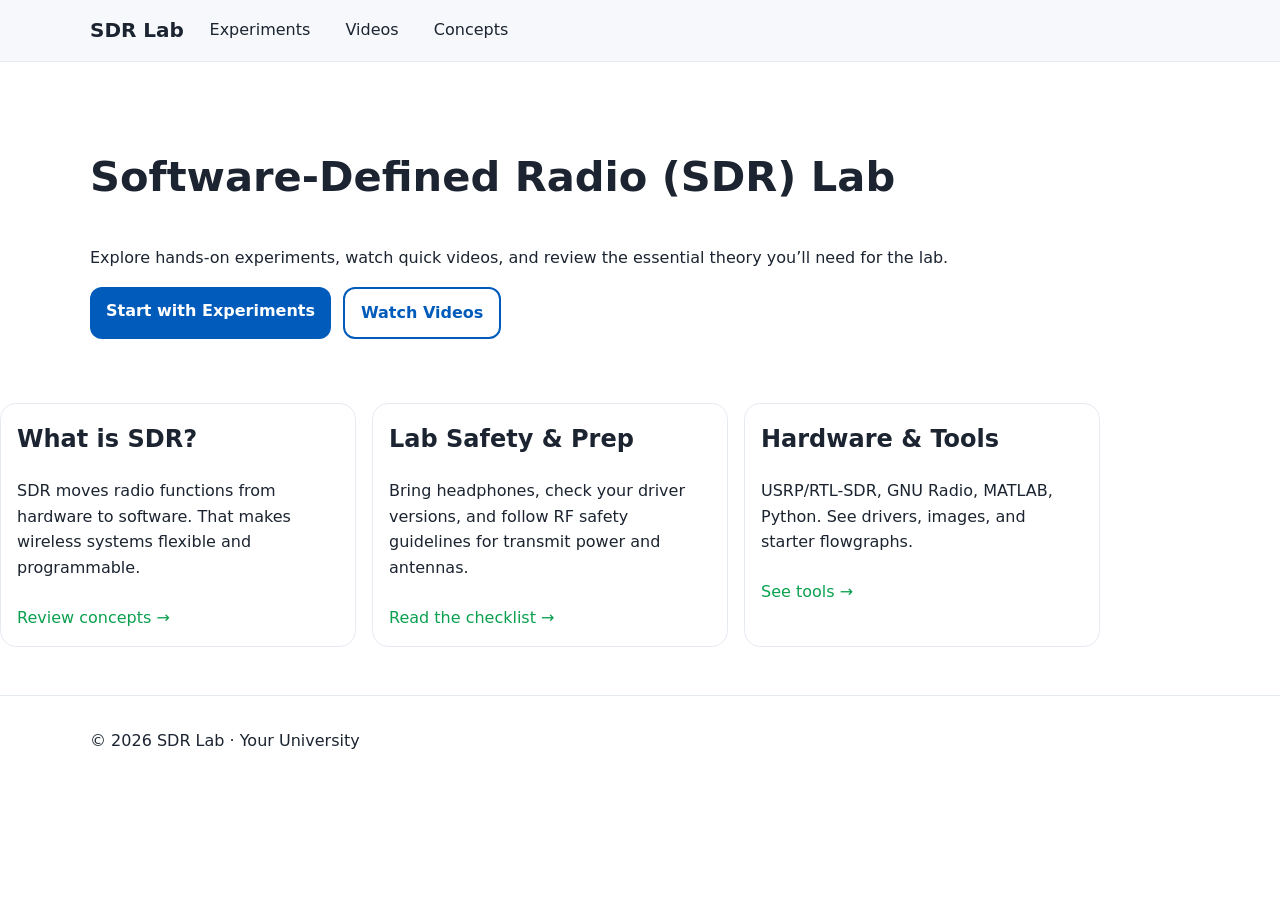
==== index.html @ 7d1f4d6a "Add files via upload" ====
<!doctype html>
<html lang="en">
<head>
  <meta charset="utf-8" />
  <meta name="viewport" content="width=device-width,initial-scale=1" />
  <title>SDR Lab @ Your University</title>
  <meta name="description" content="Student-friendly SDR Lab portal: experiments, videos, and core concepts." />
  <link rel="stylesheet" href="assets/css/styles.css" />
  <link rel="icon" href="assets/img/favicon.svg" />
</head>
<body>
  <a class="skip-link" href="#main">Skip to content</a>

  <header class="site-header">
    <div class="container">
      <a class="brand" href="index.html">SDR Lab</a>
      <nav aria-label="Main">
        <button class="nav-toggle" aria-expanded="false" aria-controls="nav">Menu</button>
        <ul id="nav" class="nav">
          <li><a href="experiments.html">Experiments</a></li>
          <li><a href="videos.html">Videos</a></li>
          <li><a href="concepts.html">Concepts</a></li>
        </ul>
      </nav>
    </div>
  </header>

  <main id="main">
    <section class="hero container">
      <h1>Software-Defined Radio (SDR) Lab</h1>
      <p>Explore hands-on experiments, watch quick videos, and review the essential theory you’ll need for the lab.</p>
      <div class="cta-row">
        <a class="btn" href="experiments.html">Start with Experiments</a>
        <a class="btn btn-outline" href="videos.html">Watch Videos</a>
      </div>
    </section>

    <section class="container grid-3">
      <article class="card">
        <h2>What is SDR?</h2>
        <p>SDR moves radio functions from hardware to software. That makes wireless systems flexible and programmable.</p>
        <a class="card-link" href="concepts.html">Review concepts →</a>
      </article>
      <article class="card">
        <h2>Lab Safety & Prep</h2>
        <p>Bring headphones, check your driver versions, and follow RF safety guidelines for transmit power and antennas.</p>
        <a class="card-link" href="concepts.html#lab-prep">Read the checklist →</a>
      </article>
      <article class="card">
        <h2>Hardware & Tools</h2>
        <p>USRP/RTL-SDR, GNU Radio, MATLAB, Python. See drivers, images, and starter flowgraphs.</p>
        <a class="card-link" href="concepts.html#tooling">See tools →</a>
      </article>
    </section>
  </main>

  <footer class="site-footer">
    <div class="container">
      <p>© <span id="year"></span> SDR Lab · Your University</p>
    </div>
  </footer>

  <script src="assets/js/app.js" defer></script>
</body>
</html>
---- assets/css/styles.css ----
:root{
  --bg: #0b0c0f;
  --bg-elev: #12141a;
  --text: #e9eef5;
  --muted: #9fb0c3;
  --brand: #5dd0ff;
  --accent: #7effa2;
  --card: #151922;
  --border: #263042;
  --focus: #ffd166;
}

@media (prefers-color-scheme: light){
  :root{
    --bg:#ffffff; --bg-elev:#f7f8fb; --text:#1b2430; --muted:#5b6b7c;
    --brand:#005bbb; --accent:#0aa04f; --card:#ffffff; --border:#e6ebf2; --focus:#111111;
  }
}

*{box-sizing:border-box}
html,body{margin:0;padding:0}
body{
  font-family: ui-sans-serif, system-ui, -apple-system, Segoe UI, Roboto, Arial, sans-serif;
  background: var(--bg); color: var(--text); line-height:1.6;
}

.container{width:min(1100px, 92%); margin-inline:auto}
.skip-link{
  position:absolute; left:-9999px; top:auto; width:1px; height:1px; overflow:hidden;
}
.skip-link:focus{left:1rem; top:1rem; width:auto; height:auto; background:#fff; color:#000; padding:.5rem 1rem; border-radius:.5rem}

.site-header{background:var(--bg-elev); border-bottom:1px solid var(--border)}
.brand{font-weight:800; font-size:1.25rem; color:var(--text); text-decoration:none}
.site-header .container{display:flex; align-items:center; gap:1rem; padding: .9rem 0}
.nav{list-style:none; margin:0; padding:0; display:flex; gap:1rem}
.nav a{color:var(--text); text-decoration:none; padding:.4rem .6rem; border-radius:.5rem}
.nav a.active, .nav a:focus, .nav a:hover{background:var(--card); border:1px solid var(--border)}

.nav-toggle{display:none}
@media (max-width: 720px){
  .nav-toggle{display:block; background:var(--card); border:1px solid var(--border); color:var(--text); padding:.4rem .6rem; border-radius:.5rem}
  .nav{display:none; flex-direction:column; padding:.75rem; background:var(--bg-elev); border:1px solid var(--border); border-radius:.75rem}
  .nav[data-open="true"]{display:flex}
}

.hero{padding:3rem 0 2rem}
.hero h1{font-size:clamp(1.8rem, 3.5vw, 2.6rem)}
.cta-row{display:flex; gap:.75rem; margin-top:1rem}
.btn{display:inline-block; background:var(--brand); color:white; padding:.7rem 1rem; border-radius:.75rem; text-decoration:none; font-weight:600}
.btn-outline{background:transparent; border:2px solid var(--brand); color:var(--brand)}

.page-header{padding:1.5rem 0 .5rem}
.filters{display:flex; gap:.6rem; flex-wrap:wrap; align-items:center}
.filters input, .filters select{
  background:var(--card); color:var(--text); border:1px solid var(--border); border-radius:.6rem; padding:.55rem .7rem;
}

.grid-3{display:grid; grid-template-columns: repeat(3, 1fr); gap:1rem; margin:2rem 0}
@media (max-width:900px){.grid-3{grid-template-columns:1fr 1fr}}
@media (max-width:600px){.grid-3{grid-template-columns:1fr}}

.card{background:var(--card); border:1px solid var(--border); border-radius:1rem; padding:1rem}
.card h2{margin-top:0}
.card-link{display:inline-block; margin-top:.5rem; color:var(--accent); text-decoration:none}
.card-link:hover, .card-link:focus{text-decoration:underline}

.card-grid{display:grid; grid-template-columns:repeat(3,1fr); gap:1rem; margin:1rem 0 3rem}
@media (max-width:900px){.card-grid{grid-template-columns:repeat(2,1fr)}}
@media (max-width:600px){.card-grid{grid-template-columns:1fr}}

.card .tags{display:flex; gap:.4rem; flex-wrap:wrap; margin:.5rem 0}
.tag{font-size:.75rem; padding:.2rem .5rem; background:var(--bg-elev); border:1px solid var(--border); border-radius:.5rem}

.video-grid{display:grid; grid-template-columns:repeat(2,1fr); gap:1rem; margin:1rem 0 3rem}
@media (max-width:700px){.video-grid{grid-template-columns:1fr}}
.video-card{background:var(--card); border:1px solid var(--border); border-radius:1rem; overflow:hidden}
.video-card iframe{width:100%; aspect-ratio:16/9; border:0}
.video-card .body{padding:.75rem 1rem}

.card-accordion .concept{background:var(--card); border:1px solid var(--border); border-radius:1rem; margin:.6rem 0; overflow:hidden}
.card-accordion details{padding:1rem}
.card-accordion summary{cursor:pointer; font-weight:700}
.card-accordion .meta{color:var(--muted); font-size:.9rem; margin:.25rem 0}

.callout{background:var(--bg-elev); border-left:4px solid var(--brand); padding:1rem; border-radius:.5rem; margin:1.5rem 0}

.site-footer{border-top:1px solid var(--border); margin-top:3rem}
.site-footer .container{padding:1rem 0}

:focus{outline:3px solid var(--focus); outline-offset:2px}
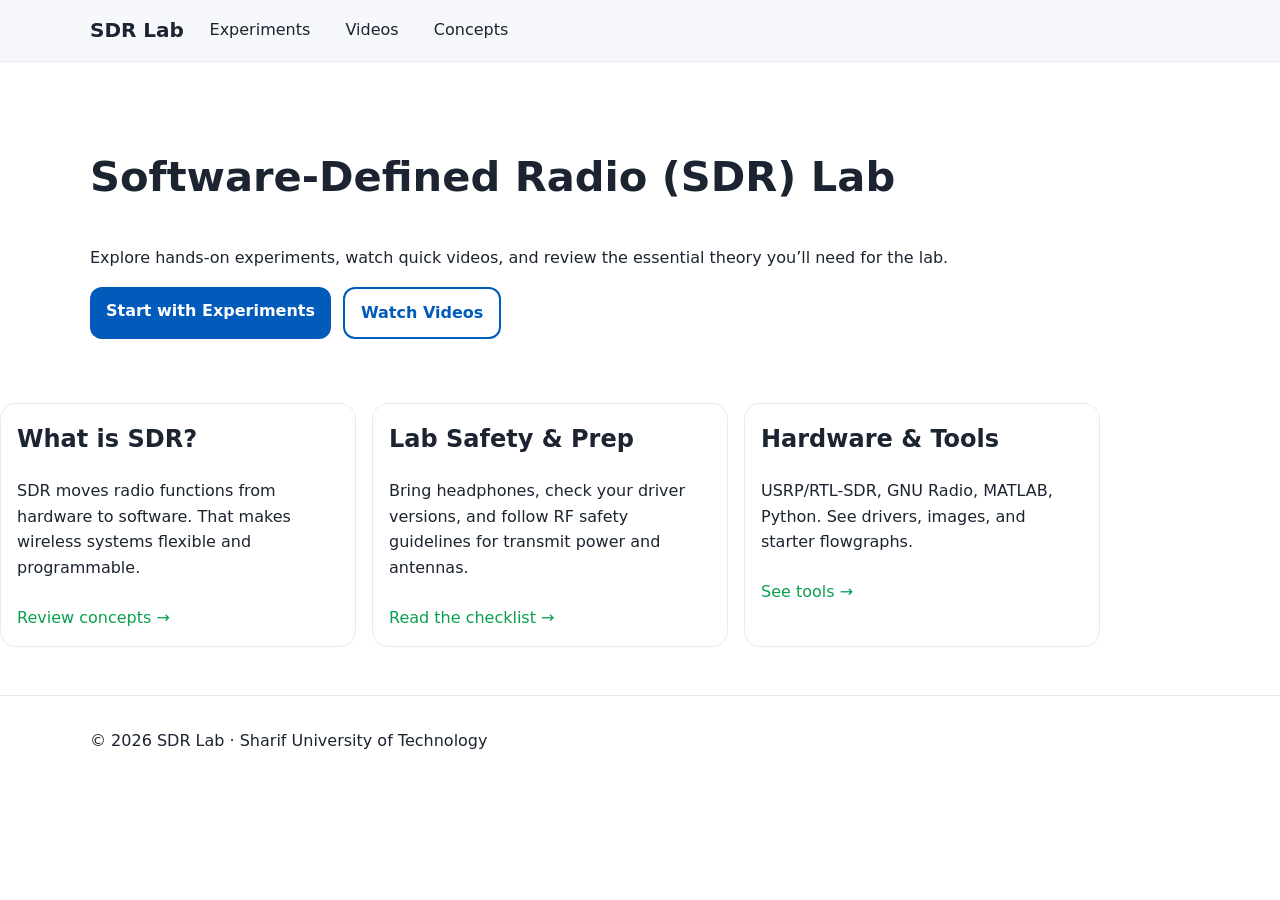
==== commit ca626808: "Update index.html" ====
--- a/index.html
+++ b/index.html
@@ -56,10 +56,11 @@
 
   <footer class="site-footer">
     <div class="container">
-      <p>© <span id="year"></span> SDR Lab · Your University</p>
+      <p>© <span id="year"></span> SDR Lab · Sharif University of Technology</p>
     </div>
   </footer>
 
   <script src="assets/js/app.js" defer></script>
 </body>
 </html>
+
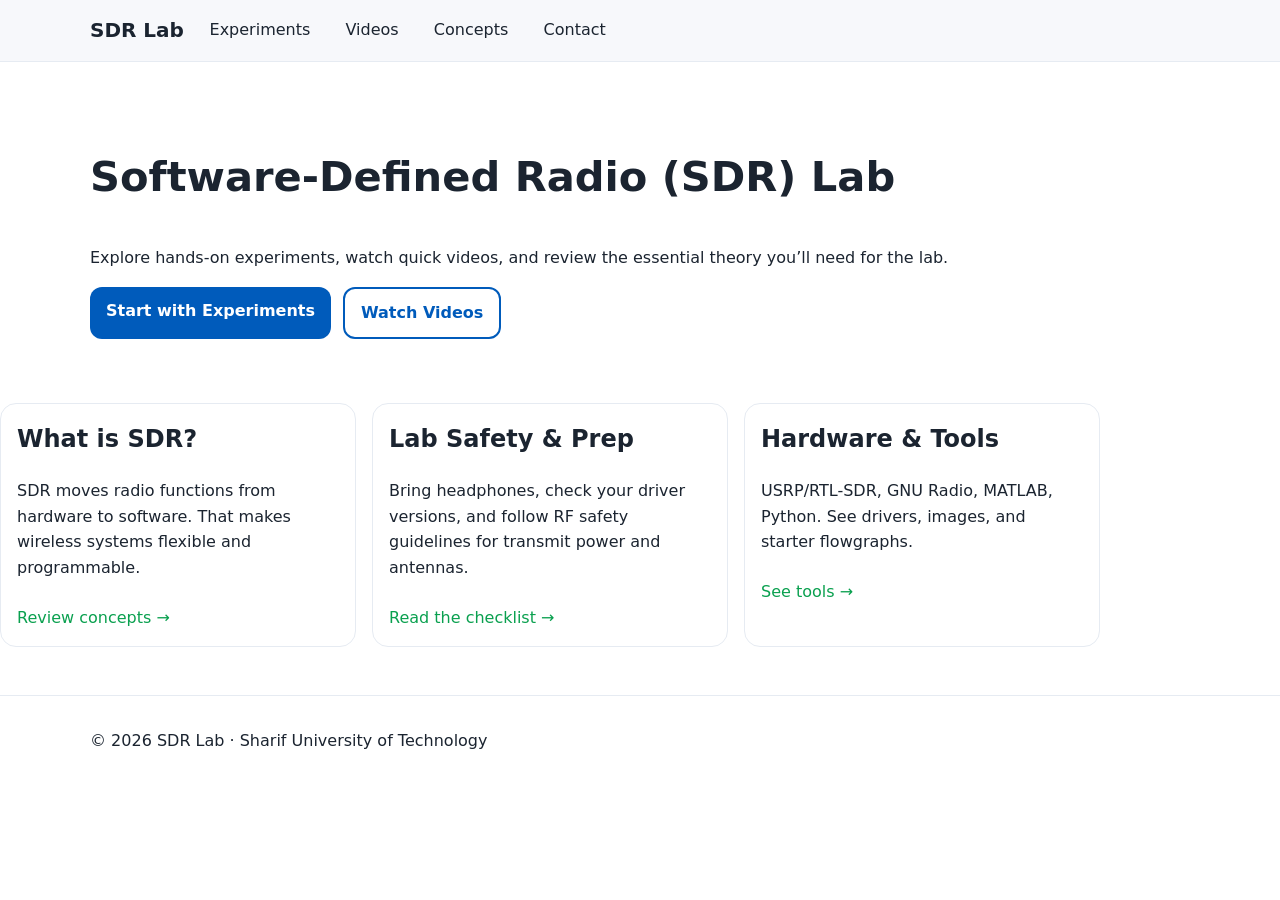
==== commit c16cc72b: "Update index.html" ====
--- a/index.html
+++ b/index.html
@@ -3,7 +3,7 @@
 <head>
   <meta charset="utf-8" />
   <meta name="viewport" content="width=device-width,initial-scale=1" />
-  <title>SDR Lab @ Your University</title>
+  <title>SDR Lab @ Sharif University of Technology</title>
   <meta name="description" content="Student-friendly SDR Lab portal: experiments, videos, and core concepts." />
   <link rel="stylesheet" href="assets/css/styles.css" />
   <link rel="icon" href="assets/img/favicon.svg" />
@@ -16,11 +16,12 @@
       <a class="brand" href="index.html">SDR Lab</a>
       <nav aria-label="Main">
         <button class="nav-toggle" aria-expanded="false" aria-controls="nav">Menu</button>
-        <ul id="nav" class="nav">
-          <li><a href="experiments.html">Experiments</a></li>
-          <li><a href="videos.html">Videos</a></li>
-          <li><a href="concepts.html">Concepts</a></li>
-        </ul>
+<ul id="nav" class="nav">
+  <li><a href="experiments.html">Experiments</a></li>
+  <li><a href="videos.html">Videos</a></li>
+  <li><a href="concepts.html">Concepts</a></li>
+  <li><a href="contact.html">Contact</a></li>
+</ul>
       </nav>
     </div>
   </header>
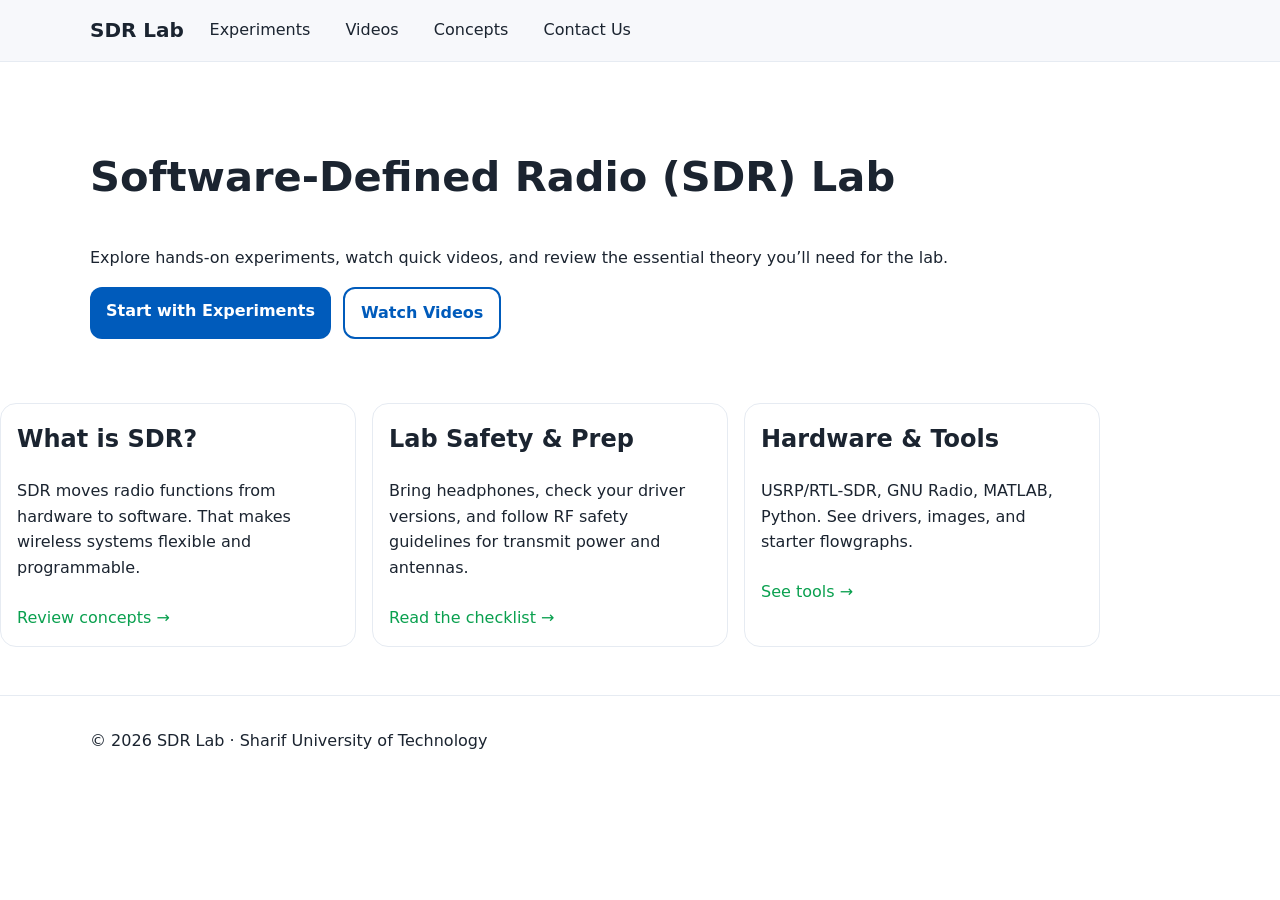
==== commit c97c501d: "Update index.html" ====
--- a/index.html
+++ b/index.html
@@ -20,7 +20,7 @@
   <li><a href="experiments.html">Experiments</a></li>
   <li><a href="videos.html">Videos</a></li>
   <li><a href="concepts.html">Concepts</a></li>
-  <li><a href="contact.html">Contact</a></li>
+  <li><a href="contact.html">Contact Us</a></li>
 </ul>
       </nav>
     </div>
@@ -65,3 +65,4 @@
 </body>
 </html>
 
+
